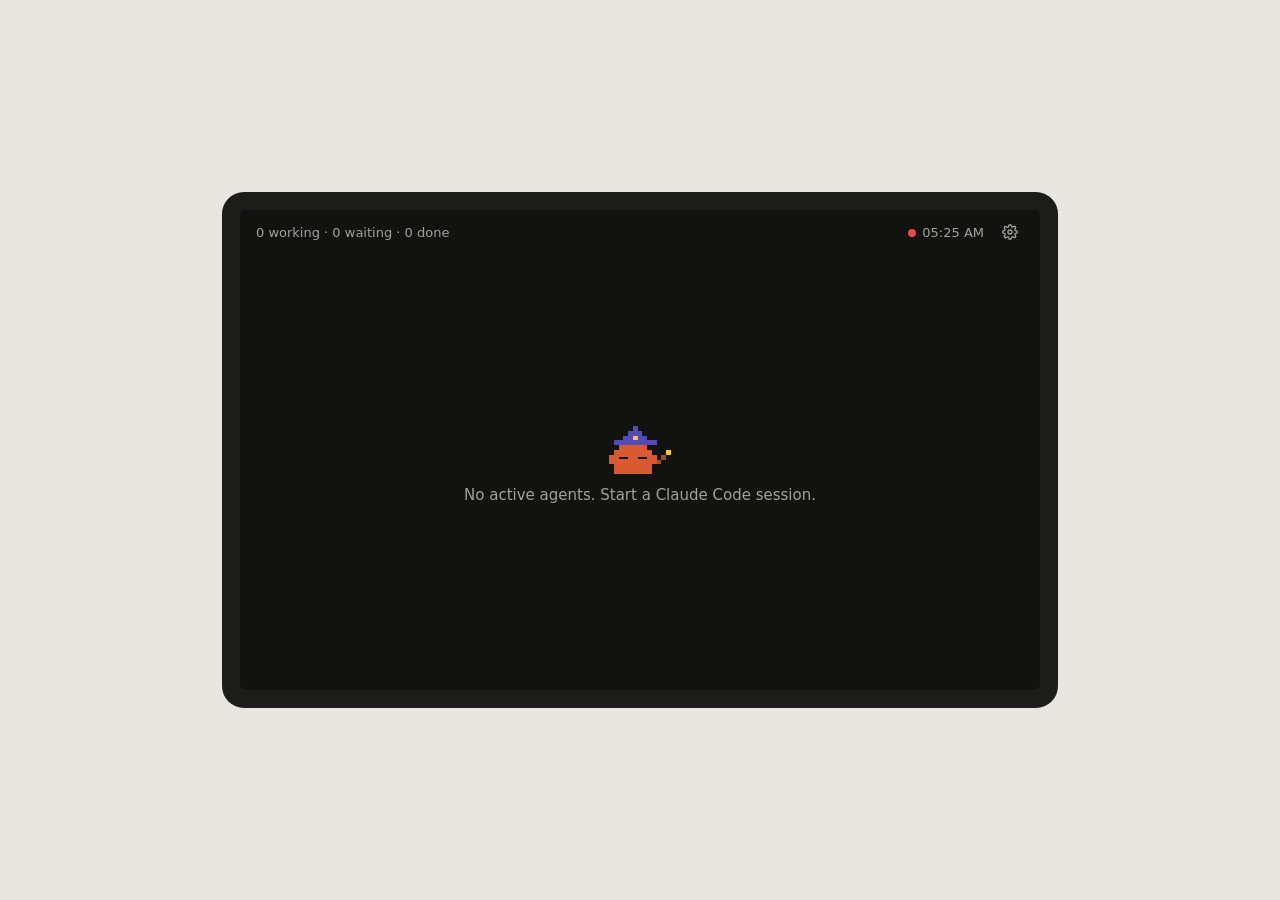
==== daemon/internal/server/web/index.html @ af9073e9 "Show "project / session title" as the card heading The project name and the session title were on se" ====
<!doctype html>
<html lang="en">
<head>
<meta charset="utf-8">
<meta name="viewport" content="width=device-width, initial-scale=1">
<title>ai-desk simulator</title>
<style>
  :root {
    --page: #e8e6df; --bezel: #1c1c1b; --screen: #121211; --card: #1f1f1d; --card-border: #2e2e2b;
    --text: #f1efe8; --muted: #a3a199; --accent: #378add;
    --working-bg: #0c447c; --working-fg: #b5d4f4;
    --waiting-bg: #633806; --waiting-fg: #fac775; --waiting-border: #ef9f27;
    --done-bg: #27500a; --done-fg: #c0dd97;
    --error-bg: #791f1f; --error-fg: #f7c1c1;
    --idle-bg: #2c2c2a; --idle-fg: #b4b2a9;
  }
  @media (prefers-color-scheme: dark) { :root { --page: #0b0b0b; } }
  * { box-sizing: border-box; }
  body { margin: 0; min-height: 100vh; background: var(--page); display: flex; align-items: center; justify-content: center;
         font-family: system-ui, "Segoe UI", sans-serif; padding: 16px; }
  button { font: inherit; color: inherit; background: none; border: 0; cursor: pointer; padding: 0; }
  .device { background: var(--bezel); border-radius: 22px; padding: 18px; width: min(100%, 836px); }
  .screen { position: relative; width: 100%; aspect-ratio: 800 / 480; background: var(--screen); border-radius: 6px; overflow: hidden; }
  /* Everything inside is laid out at the device's native 800x480 and scaled to fit. */
  .native { position: absolute; top: 0; left: 0; width: 800px; height: 480px; transform-origin: 0 0;
            padding: 10px 12px 12px; display: flex; flex-direction: column; gap: 8px; color: var(--text); }
  .top { display: flex; justify-content: space-between; align-items: center; font-size: 13px; color: var(--muted); padding: 0 4px; height: 24px; }
  .top-right { display: flex; align-items: center; gap: 12px; }
  .conn { display: inline-block; width: 8px; height: 8px; border-radius: 50%; background: #e24b4a; margin-right: 6px; }
  .conn.on { background: #639922; }
  .icon-btn { width: 28px; height: 24px; display: flex; align-items: center; justify-content: center; border-radius: 6px; color: var(--muted); }
  .icon-btn:hover { background: var(--card); color: var(--text); }

  /* 60 columns so rows of 1 to 6 cards all divide evenly; render() sets rows and spans. */
  .grid { flex: 1; min-height: 0; display: grid; grid-template-columns: repeat(60, 1fr); grid-template-rows: 1fr; gap: 10px; touch-action: pan-y; }
  .grid.rows-2 { grid-template-rows: 1fr 1fr; }
  .card { background: var(--card); border: 1px solid var(--card-border); border-radius: 12px; padding: 12px;
          display: flex; flex-direction: column; gap: 6px; min-width: 0; min-height: 0; overflow: hidden; }
  .card.waiting { border: 2px solid var(--waiting-border); }
  /* Agents of one project share a box (later: the arena where they fight one enemy together),
     split by a thin line. Cards inside drop their own frame. */
  .group { display: flex; min-width: 0; min-height: 0; background: var(--card); border: 1px solid var(--card-border); border-radius: 12px; overflow: hidden; }
  /* Each group has its own faded color; the project name sits on a stronger label of it.
     A group cut across rows keeps the color on both parts. */
  .group.tinted, .card.tinted { background: color-mix(in srgb, var(--group) 11%, var(--card)); border-color: color-mix(in srgb, var(--group) 35%, var(--card-border)); }
  .group.tinted .card + .card { border-left-color: color-mix(in srgb, var(--group) 30%, var(--card-border)); }
  .tinted .name .proj { background: color-mix(in srgb, var(--group) 55%, var(--card)); padding: 0 8px; border-radius: 6px; }
  .group .card { flex: 1 1 0; border: 0; border-radius: 0; background: none; }
  .group .card + .card { border-left: 1px solid var(--card-border); }
  .group .card.waiting { border: 0; box-shadow: inset 0 0 0 2px var(--waiting-border); }
  .group .card.waiting + .card, .group .card + .card.waiting { border-left-color: transparent; }
  .head { display: flex; justify-content: space-between; align-items: flex-start; height: 48px; }
  .badge { font-size: 12px; padding: 3px 10px; border-radius: 6px; white-space: nowrap; }
  .working .badge { background: var(--working-bg); color: var(--working-fg); }
  .waiting .badge { background: var(--waiting-bg); color: var(--waiting-fg); }
  .done .badge { background: var(--done-bg); color: var(--done-fg); }
  .error .badge { background: var(--error-bg); color: var(--error-fg); }
  .idle .badge { background: var(--idle-bg); color: var(--idle-fg); }
  /* Single-line texts cut long values with "…"; line-height leaves room for
     descenders (g, y, ą) so overflow: hidden doesn't clip them. */
  .name { font-size: 17px; font-weight: 600; margin: 4px 0 0; line-height: 1.3; white-space: nowrap; overflow: hidden; text-overflow: ellipsis; flex-shrink: 0; }
  .line { font-size: 13px; color: var(--muted); margin: 0; line-height: 1.4; white-space: nowrap; overflow: hidden; text-overflow: ellipsis; flex-shrink: 0; }
  .action { color: var(--text); }
  /* Card heading: "project / session title"; the title is lighter and is what gets cut with "…". */
  .name .sep, .name .sess { font-weight: 400; color: var(--muted); }
  .name .sep { margin: 0 .3em; }
  .agent { font-size: 12px; }
  .size-l .agent { font-size: 17px; }
  .size-m .agent { font-size: 13px; }
  /* Footer row: progress bar with the elapsed time next to it. */
  .foot { display: flex; align-items: center; gap: 10px; flex-shrink: 0; }
  .foot .line { flex-shrink: 0; }
  .bar { flex: 1; height: 6px; border-radius: 3px; background: var(--card-border); overflow: hidden; }
  .fill { height: 100%; border-radius: 3px; background: var(--working-fg); transition: width 1.5s linear; }
  .waiting .fill { background: var(--waiting-border); }
  .done .fill { background: var(--done-fg); }
  .size-l .bar { height: 10px; border-radius: 5px; }
  .size-m .bar { height: 8px; border-radius: 4px; }
  .empty { grid-column: 1 / -1; grid-row: 1 / -1; display: flex; flex-direction: column; align-items: center; justify-content: center;
           gap: 12px; color: var(--muted); font-size: 15px; }
  /* Two rows of cards (3-6 agents) are short, so they get a smaller mascot and tighter spacing. */
  .rows-2 .card { padding: 9px 12px; gap: 3px; }
  .rows-2 .head { height: 28px; }
  .rows-2 svg.mascot { width: 36px; height: 28px; }
  /* Bigger cards (1 or 2 agents on a page) get bigger mascots and text. */
  .size-l .card { padding: 22px 28px; gap: 8px; justify-content: center; }
  .size-l .head { height: auto; }
  .size-l svg.mascot { width: 116px; height: 89px; }
  .size-l .badge { font-size: 18px; padding: 6px 16px; }
  .size-l .name { font-size: 36px; }
  .size-l .line { font-size: 20px; }
  .size-m .card { padding: 18px; gap: 10px; justify-content: center; }
  .size-m .head { height: auto; }
  .size-m svg.mascot { width: 104px; height: 80px; }
  .size-m .badge { font-size: 14px; padding: 4px 12px; }
  .size-m .name { font-size: 24px; }
  .size-m .line { font-size: 15px; }
  .card[draggable] { cursor: grab; }
  .card.dragging { opacity: .4; }
  .drop { outline: 2px dashed var(--muted); outline-offset: -2px; }

  .pager { display: flex; align-items: center; justify-content: center; gap: 14px; height: 28px; }
  .pager[hidden] { display: none; }
  .arrow { width: 44px; height: 28px; border-radius: 8px; color: var(--muted); font-size: 18px; }
  .arrow:hover { background: var(--card); color: var(--text); }
  .arrow:disabled { opacity: .25; cursor: default; background: none; }
  .dots { display: flex; gap: 10px; }
  .dot { width: 10px; height: 10px; border-radius: 50%; background: var(--card-border); }
  .dot.current { background: var(--text); }
  .dot.alert { background: var(--waiting-border); animation: pulse 1.1s ease-in-out infinite; }
  .dot.alert.current { box-shadow: 0 0 0 2px var(--text); }

  .panel { position: absolute; inset: 0; background: var(--screen); padding: 16px 24px; display: flex; flex-direction: column; gap: 14px; }
  .panel[hidden] { display: none; }
  .panel-head { display: flex; justify-content: space-between; align-items: center; }
  .panel-head h2 { margin: 0; font-size: 20px; font-weight: 600; }
  .setting { display: flex; justify-content: space-between; align-items: center; gap: 16px; padding: 10px 0; border-bottom: 1px solid var(--card-border); }
  .setting-label { font-size: 15px; }
  .setting-hint { font-size: 12px; color: var(--muted); margin-top: 2px; }
  .seg { display: flex; background: var(--card); border-radius: 8px; padding: 3px; gap: 2px; }
  .seg button { min-width: 40px; height: 32px; padding: 0 10px; border-radius: 6px; font-size: 14px; color: var(--muted); }
  .seg button.on { background: var(--accent); color: #fff; }
  .toggle { width: 52px; height: 30px; border-radius: 15px; background: var(--card-border); position: relative; }
  .toggle::after { content: ""; position: absolute; top: 3px; left: 3px; width: 24px; height: 24px; border-radius: 50%; background: var(--text); transition: left .15s; }
  .toggle.on { background: var(--accent); }
  .toggle.on::after { left: 25px; }

  /* Manual mode: "+" opens a list of agents that aren't on screen; "×" on a card takes it off. */
  .add-btn { position: relative; font-size: 20px; line-height: 1; }
  .add-btn[hidden], .alert-dot[hidden] { display: none; }
  .alert-dot { position: absolute; top: 1px; right: 1px; width: 7px; height: 7px; border-radius: 50%; background: var(--waiting-border); }
  .head-right { display: flex; align-items: center; gap: 4px; }
  .remove { width: 22px; height: 22px; border-radius: 6px; color: var(--muted); font-size: 16px; line-height: 1; }
  .remove:hover { background: var(--card-border); color: var(--text); }
  .pick-list { display: flex; flex-direction: column; gap: 8px; overflow-y: auto; min-height: 0; }
  .pick { display: flex; align-items: center; gap: 12px; width: 100%; padding: 8px 12px; border-radius: 10px; background: var(--card); text-align: left; }
  .pick:hover { background: var(--card-border); }
  .pick svg.mascot { width: 36px; height: 28px; }
  .pick-text { flex: 1; min-width: 0; }
  .pick-empty { color: var(--muted); font-size: 14px; padding: 8px 0; }
</style>
<link rel="stylesheet" href="mascot.css">
</head>
<body>
<div class="device"><div class="screen"><div class="native" id="native">
  <div class="top">
    <span id="summary">…</span>
    <span class="top-right">
      <span><span class="conn" id="conn"></span><span id="clock"></span></span>
      <button class="icon-btn add-btn" id="open-picker" data-i18n-label="addAgent" hidden>+<span class="alert-dot" id="hidden-alert" hidden></span></button>
      <button class="icon-btn" id="open-settings" data-i18n-label="settings">
        <svg width="16" height="16" viewBox="0 0 24 24" fill="none" stroke="currentColor" stroke-width="2" aria-hidden="true"><circle cx="12" cy="12" r="3"/><path d="M19.4 15a1.7 1.7 0 0 0 .3 1.8l.1.1a2 2 0 1 1-2.8 2.8l-.1-.1a1.7 1.7 0 0 0-1.8-.3 1.7 1.7 0 0 0-1 1.5V21a2 2 0 1 1-4 0v-.1a1.7 1.7 0 0 0-1.1-1.5 1.7 1.7 0 0 0-1.8.3l-.1.1a2 2 0 1 1-2.8-2.8l.1-.1a1.7 1.7 0 0 0 .3-1.8 1.7 1.7 0 0 0-1.5-1H3a2 2 0 1 1 0-4h.1a1.7 1.7 0 0 0 1.5-1.1 1.7 1.7 0 0 0-.3-1.8l-.1-.1a2 2 0 1 1 2.8-2.8l.1.1a1.7 1.7 0 0 0 1.8.3H9a1.7 1.7 0 0 0 1-1.5V3a2 2 0 1 1 4 0v.1a1.7 1.7 0 0 0 1 1.5 1.7 1.7 0 0 0 1.8-.3l.1-.1a2 2 0 1 1 2.8 2.8l-.1.1a1.7 1.7 0 0 0-.3 1.8V9a1.7 1.7 0 0 0 1.5 1H21a2 2 0 1 1 0 4h-.1a1.7 1.7 0 0 0-1.5 1z"/></svg>
      </button>
    </span>
  </div>
  <div class="grid" id="grid"></div>
  <div class="pager" id="pager" hidden>
    <button class="arrow" id="prev" data-i18n-label="previousPage">‹</button>
    <div class="dots" id="dots"></div>
    <button class="arrow" id="next" data-i18n-label="nextPage">›</button>
  </div>

  <div class="panel" id="panel" hidden>
    <div class="panel-head"><h2 data-i18n="settings"></h2><button class="icon-btn" id="close-settings" data-i18n-label="close" style="font-size:20px">×</button></div>
    <div class="setting">
      <div><div class="setting-label" data-i18n="sessionMode"></div><div class="setting-hint" data-i18n="sessionModeHint"></div></div>
      <div class="seg" id="set-mode"></div>
    </div>
    <div class="setting">
      <div><div class="setting-label" data-i18n="cardsPerPage"></div><div class="setting-hint" data-i18n="cardsPerPageHint"></div></div>
      <div class="seg" id="set-cards"></div>
    </div>
    <div class="setting">
      <div><div class="setting-label" data-i18n="jumpToWaiting"></div><div class="setting-hint" data-i18n="jumpToWaitingHint"></div></div>
      <button class="toggle" id="set-jump" role="switch"></button>
    </div>
    <div class="setting">
      <div><div class="setting-label" data-i18n="hideDone"></div><div class="setting-hint" data-i18n="hideDoneHint"></div></div>
      <div class="seg" id="set-hide"></div>
    </div>
    <div class="setting">
      <div class="setting-label" data-i18n="language"></div>
      <div class="seg" id="set-lang"></div>
    </div>
  </div>

  <div class="panel" id="picker" hidden>
    <div class="panel-head"><h2 data-i18n="addAgent"></h2><button class="icon-btn" id="close-picker" data-i18n-label="close" style="font-size:20px">×</button></div>
    <div class="pick-list" id="pick-list"></div>
  </div>
</div></div></div>

<script src="mascot.js"></script>
<script>
// All display text lives here. To add a language, add another entry with the
// same keys (and its code to settings.Languages in the daemon).
const STRINGS = {
  en: {
    languageName: "English",
    status: { working: "Working", waiting: "Needs you", done: "Done", error: "Error", idle: "Idle" },
    action: {
      idle: "Waiting for a prompt", thinking: "Thinking…", edit: "Editing {arg}", read: "Reading {arg}",
      run: "Running: {arg}", search_code: "Searching the code", search_web: "Searching the web",
      delegate: "Delegating to a subagent", plan: "Planning steps", mcp: "Using an MCP tool", tool: "Using {arg}",
      permission: "Asks permission: {arg}", input: "Waiting for your reply", attention: "Needs your attention", done: "Done",
    },
    summary: "{working} working · {waiting} waiting · {done} done",
    newSession: "New session",
    agent: { "claude-code": "Claude Code" },
    client: { "claude-desktop": "desktop app", cli: "terminal" },
    effort: { low: "Low effort", medium: "Medium effort", high: "High effort", xhigh: "Extra high effort", max: "Max effort" },
    otherEffort: "{effort} effort",
    runsIn: "Runs in the {client}",
    justNow: "just now", minutes: "{m} min", hoursMinutes: "{h} h {m} min",
    finishedAgo: "Finished {ago} ago", finishedJustNow: "Finished just now",
    step: "Step {n}/{total}",
    empty: "No active agents. Start a Claude Code session.",
    emptyManual: "No agents on the screen. Tap + to add one.",
    addAgent: "Add an agent", removeAgent: "Take off the screen",
    allOnScreen: "Every active agent is already on the screen.",
    sessionMode: "Agents on the screen", sessionModeHint: "Automatic shows every agent, manual only the ones you add",
    modes: { auto: "Automatic", manual: "Manual" },
    settings: "Settings", close: "Close", previousPage: "Previous page", nextPage: "Next page",
    cardsPerPage: "Agents per screen", cardsPerPageHint: "More agents go to the next pages",
    jumpToWaiting: "Jump to agent that needs you", jumpToWaitingHint: "Switches to its page automatically",
    hideDone: "Hide finished agents", hideDoneHint: "They come back when they start working again",
    never: "Never", afterMinutes: "{m} min",
    language: "Language",
  },
};

let lang = "en";
// t looks up a key ("action.edit") in the current language, falling back to English.
function t(key, vars = {}) {
  const find = dict => key.split(".").reduce((o, k) => (o && o[k] !== undefined ? o[k] : undefined), dict);
  const s = find(STRINGS[lang]) ?? find(STRINGS.en) ?? key;
  return s.replace(/\{(\w+)\}/g, (_, v) => vars[v] ?? "");
}

function translateStatic() {
  document.documentElement.lang = lang;
  document.querySelectorAll("[data-i18n]").forEach(el => { el.textContent = t(el.dataset.i18n); });
  document.querySelectorAll("[data-i18n-label]").forEach(el => {
    el.setAttribute("aria-label", t(el.dataset.i18nLabel));
    el.title = t(el.dataset.i18nLabel);
  });
}

function minutesSince(from, now) { return Math.max(0, Math.floor((now - from) / 60000)); }

function duration(m) {
  if (m < 1) return t("justNow");
  if (m < 60) return t("minutes", { m });
  return t("hoursMinutes", { h: Math.floor(m / 60), m: m % 60 });
}

function actionText(a) {
  if (!a) return "";
  if (a.kind === "text" || a.kind === "notice") return a.arg || ""; // written by the agent, shown as is
  return t(`action.${a.kind}`, { arg: a.arg || "" });
}

function metaText(s, now) {
  let meta = "";
  if (s.status === "done") {
    const m = minutesSince(new Date(s.finished_at), now);
    meta = m < 1 ? t("finishedJustNow") : t("finishedAgo", { ago: duration(m) });
  } else if (s.status !== "idle") {
    meta = duration(minutesSince(new Date(s.turn_start), now));
  }
  return meta;
}

// modelName shortens model ids for the card: claude-opus-5-5 -> Opus 5.5.
// Ids in another format are shown as they are.
function modelName(id) {
  const m = /^claude-([a-z]+)-(\d+)(?:-(\d{1,2}))?(?:-|\[|$)/.exec(id || "");
  if (!m) return id || "";
  return `${m[1][0].toUpperCase()}${m[1].slice(1)} ${m[2]}${m[3] ? "." + m[3] : ""}`;
}

// agentLine says which agent runs the session and with what: "Claude Code · Opus 5.5 · Medium effort".
function agentLine(s) {
  const parts = [t(`agent.${s.agent}`) === `agent.${s.agent}` ? s.agent : t(`agent.${s.agent}`)];
  if (s.model) parts.push(modelName(s.model));
  if (s.effort) {
    const e = t(`effort.${s.effort}`);
    parts.push(e === `effort.${s.effort}` ? t("otherEffort", { effort: s.effort }) : e);
  }
  return parts.filter(Boolean).join(" · ");
}

function stepText(s) {
  if (!s.steps || s.status === "done") return "";
  const n = Math.min(s.steps.done + 1, s.steps.total);
  const label = t("step", { n, total: s.steps.total });
  return s.steps.current ? `${label} · ${s.steps.current}` : label;
}

// progress turns the agent's plan into a bar that matches the step shown on the
// card: "Step 2/4" starts at 50%, "Step 3/4" at 75%. The first step starts low
// (10%) so a fresh plan doesn't look a quarter done. The last step starts short
// of the end (up to 15% before it), and 100% only comes when the agent stops.
// Within a step the bar eases toward the next step's mark the longer the step
// runs, but never reaches it before the step is completed.
function progress(s, now) {
  if (!s.steps) return null;
  if (s.status === "done") return 100;
  const { done, total } = s.steps;
  const step = Math.min(done + 1, total); // the step number shown on the card
  const lastMark = 100 - Math.min(15, 60 / total);
  const mark = n => (n >= total ? lastMark : n === 1 ? 10 : (n / total) * 100);
  const from = mark(step);
  const to = step >= total ? 99 : mark(step + 1);
  const secs = Math.max(0, (now - new Date(s.steps.since)) / 1000);
  return from + (to - from) * 0.85 * (1 - Math.exp(-secs / 120));
}

function esc(s) { return String(s ?? "").replace(/[&<>"]/g, c => ({ "&": "&amp;", "<": "&lt;", ">": "&gt;", '"': "&quot;" })[c]); }

let latest = { sessions: [], now: new Date().toISOString(), settings: { cards_per_page: 6, jump_to_waiting: true, hide_done_after_min: 0, language: "en", session_mode: "auto" }, languages: ["en"] };
let offset = 0; // server clock minus local clock
let page = 0;
let lastStatus = {}; // session id -> status in the previous update, to spot new waits
let changed = {}; // session id -> { kind: "wake" | "sleep", at } when it last fell asleep or woke up
let dragId = null;

// groupOrder keeps the agents of one project next to each other: projects
// come in the order of their first card, agents within one by slot.
// Group colors are muted and keep clear of the status colors (blue, orange, green).
const GROUP_COLORS = ["#7F77DD", "#D4537E", "#5DCAA5", "#B4B2A9", "#ED93B1", "#AFA9EC"];

// groupColors gives every project with two or more agents its own color, in
// card order, so groups on one screen never share a color.
function groupColors(sessions) {
  const count = {};
  sessions.forEach(s => { count[s.project] = (count[s.project] || 0) + 1; });
  const colors = {};
  let next = 0;
  sessions.forEach(s => {
    if (count[s.project] > 1 && !(s.project in colors)) colors[s.project] = GROUP_COLORS[next++ % GROUP_COLORS.length];
  });
  return colors;
}

// splitRows picks how many cards go in the top row: a split that keeps every
// project's group whole, as even as possible (top row bigger on a tie), with
// at most 4 cards per row. If none exists, the group is cut and its color
// shows the two parts belong together.
function splitRows(sessions) {
  const n = sessions.length;
  const cuts = i => sessions[i - 1].project === sessions[i].project;
  let best = null;
  for (let top = 1; top < n; top++) {
    if (cuts(top) || top > 4 || n - top > 4) continue;
    if (best === null || Math.abs(top - n / 2) < Math.abs(best - n / 2) ||
        (Math.abs(top - n / 2) === Math.abs(best - n / 2) && top > best)) best = top;
  }
  return best ?? Math.ceil(n / 2);
}

function groupOrder(sessions) {
  const first = {};
  sessions.forEach(s => { if (!(s.project in first) || s.slot < first[s.project]) first[s.project] = s.slot; });
  return [...sessions].sort((a, b) => first[a.project] - first[b.project] || a.slot - b.slot);
}

// onScreen is the agents the screen shows: all of them, or in manual mode
// only the ones the user added.
function onScreen() {
  const all = latest.sessions || [];
  return latest.settings.session_mode === "manual" ? all.filter(s => s.pinned) : all;
}

function pages() {
  const size = latest.settings.cards_per_page || 6;
  const out = [];
  const ordered = groupOrder(onScreen());
  for (let i = 0; i < ordered.length; i += size) out.push(ordered.slice(i, i + size));
  return out;
}

function render() {
  if (dragId) return;
  const now = Date.now() + offset;
  const grid = document.getElementById("grid");
  const all = onScreen();
  const counts = { working: 0, waiting: 0, done: 0 };
  all.forEach(s => { if (s.status in counts) counts[s.status]++; });
  document.getElementById("summary").textContent = t("summary", counts);
  document.getElementById("clock").textContent =
    new Date(now).toLocaleTimeString(lang, { hour: "2-digit", minute: "2-digit" });

  const pageList = pages();
  page = Math.min(page, Math.max(0, pageList.length - 1));
  renderPager(pageList);

  renderAddButton();
  renderPicker();
  if (all.length === 0) {
    const manual = latest.settings.session_mode === "manual" && (latest.sessions || []).length > 0;
    grid.className = "grid";
    grid.innerHTML = `<div class="empty">${mascotSVG(0, "idle")}<span>${esc(t(manual ? "emptyManual" : "empty"))}</span></div>`;
    return;
  }
  // Cards fill the page in group order: 1 = full screen, 2 = halves, 3 or more
  // in two rows, split so project groups stay whole (e.g. 4 = 2+2, or 3+1 for
  // a group of three).
  const sessions = pageList[page];
  const n = sessions.length;
  const rows = n <= 2 ? 1 : 2;
  const top = rows === 1 ? n : splitRows(sessions);
  const colors = groupColors(all);
  grid.className = `grid rows-${rows} ${n === 1 ? "size-l" : n === 2 ? "size-m" : ""}`;
  // Split each row into runs of cards from the same project; a run of two or
  // more becomes one shared box spanning the columns of its cards.
  const runs = [];
  sessions.forEach((s, i) => {
    const row = i < top ? 0 : 1;
    const span = 60 / (row === 0 ? top : n - top);
    const last = runs[runs.length - 1];
    if (last && last.row === row && last.project === s.project) {
      last.cards.push(s);
      last.span += span;
    } else {
      runs.push({ row, project: s.project, cards: [s], span });
    }
  });
  grid.innerHTML = runs.map(r => {
    const color = colors[r.project];
    return r.cards.length > 1
      ? `<div class="group${color ? " tinted" : ""}" style="grid-column: span ${r.span}${color ? `; --group: ${color}` : ""}">${r.cards.map(s => cardHTML(s, now)).join("")}</div>`
      : cardHTML(r.cards[0], now, r.span, color);
  }).join("");
}

// nameHTML is the card heading: the project, then after a slash the session's title.
function nameHTML(s) {
  return `<p class="name" title="${esc(`${s.project} / ${s.title || t("newSession")}`)}"><span class="proj">${esc(s.project)}</span><span class="sep">/</span><span class="sess">${esc(s.title || t("newSession"))}</span></p>`;
}

// cardHTML draws one agent; span and color are set for a card that stands on
// its own in the grid (color when it's part of a group cut across rows).
function cardHTML(s, now, span, color) {
  const style = [span && `grid-column: span ${span}`, color && `--group: ${color}`].filter(Boolean).join("; ");
  return `<div class="card ${s.status}${color ? " tinted" : ""}"${style ? ` style="${style}"` : ""} title="${esc(s.cwd)}" draggable="true" data-id="${esc(s.id)}" data-slot="${s.slot}">
      <div class="head">${mascotSVG(s.mascot, s.status, changed[s.id] && { kind: changed[s.id].kind, ago: Date.now() - changed[s.id].at })}<span class="head-right"><span class="badge">${esc(t(`status.${s.status}`))}</span>${latest.settings.session_mode === "manual" ? `<button class="remove" data-remove="${esc(s.id)}" aria-label="${esc(t("removeAgent"))}" title="${esc(t("removeAgent"))}">×</button>` : ""}</span></div>
      ${nameHTML(s)}
      <p class="line agent" title="${esc(s.client && t(`client.${s.client}`) !== `client.${s.client}` ? t("runsIn", { client: t(`client.${s.client}`) }) : "")}">${esc(agentLine(s))}</p>
      <p class="line action">${esc(actionText(s.action))}</p>
      ${stepText(s) ? `<p class="line">${esc(stepText(s))}</p>` : ""}
      <div class="foot">
        ${progress(s, now) !== null ? `<div class="bar"><div class="fill" style="width:${progress(s, now).toFixed(1)}%"></div></div>` : ""}
        <span class="line">${esc(metaText(s, now))}</span>
      </div>
    </div>`;
}

function renderPager(pageList) {
  const pager = document.getElementById("pager");
  pager.hidden = pageList.length <= 1;
  document.getElementById("prev").disabled = page === 0;
  document.getElementById("next").disabled = page >= pageList.length - 1;
  document.getElementById("dots").innerHTML = pageList.map((p, i) => {
    const alert = p.some(s => s.status === "waiting");
    return `<span class="dot${i === page ? " current" : ""}${alert ? " alert" : ""}"></span>`;
  }).join("");
}

function goToPage(p) {
  const count = pages().length;
  page = Math.max(0, Math.min(p, count - 1));
  render();
}

// When an agent starts waiting for the user on another page, show that page.
function jumpToNewWait() {
  if (!latest.settings.jump_to_waiting) return;
  const pageList = pages();
  for (let p = 0; p < pageList.length; p++) {
    if (pageList[p].some(s => s.status === "waiting" && lastStatus[s.id] !== "waiting")) {
      page = p;
      return;
    }
  }
}

// noteChanges remembers agents that just woke up (from done or idle to
// working or waiting) or fell asleep (the other way), so their mascot plays
// that change before its usual animation.
function noteChanges() {
  const asleep = st => st === "done" || st === "idle";
  for (const s of latest.sessions) {
    const before = lastStatus[s.id];
    if (before === undefined || asleep(before) === asleep(s.status)) continue;
    changed[s.id] = { kind: asleep(s.status) ? "sleep" : "wake", at: Date.now() };
    setTimeout(render, TRANSITION + 50); // switch to the usual animation once it's over
  }
}

function onState(data) {
  latest = data;
  offset = new Date(latest.now).getTime() - Date.now();
  if (latest.settings.language !== lang && STRINGS[latest.settings.language]) {
    lang = latest.settings.language;
    translateStatic();
  }
  jumpToNewWait();
  noteChanges();
  lastStatus = Object.fromEntries(latest.sessions.map(s => [s.id, s.status]));
  render();
  renderSettings();
}

// --- settings panel ---

function saveSettings(change) {
  latest.settings = { ...latest.settings, ...change };
  renderSettings();
  render();
  fetch("/api/settings", { method: "PUT", headers: { "Content-Type": "application/json" }, body: JSON.stringify(change) });
}

function segment(id, options, current, onPick) {
  const el = document.getElementById(id);
  el.innerHTML = options.map(o => `<button data-v="${o.value}" class="${o.value === current ? "on" : ""}">${esc(o.label)}</button>`).join("");
  el.onclick = e => {
    const b = e.target.closest("button");
    if (b) onPick(b.dataset.v);
  };
}

// --- manual mode: adding and removing agents ---

function pin(id, pinned) {
  const s = (latest.sessions || []).find(x => x.id === id);
  if (s) s.pinned = pinned; // show it right away; the daemon confirms with the next update
  render();
  fetch("/api/pin", { method: "POST", headers: { "Content-Type": "application/json" }, body: JSON.stringify({ id, pinned }) });
}

// renderAddButton shows "+" in manual mode, with an orange dot when an agent
// that isn't on screen is waiting for the user.
function renderAddButton() {
  const manual = latest.settings.session_mode === "manual";
  document.getElementById("open-picker").hidden = !manual;
  const off = (latest.sessions || []).filter(s => !s.pinned);
  document.getElementById("hidden-alert").hidden = !(manual && off.some(s => s.status === "waiting"));
}

function renderPicker() {
  const off = (latest.sessions || []).filter(s => !s.pinned);
  document.getElementById("pick-list").innerHTML = off.length === 0
    ? `<div class="pick-empty">${esc(t("allOnScreen"))}</div>`
    : off.map(s => `<button class="pick ${s.status}" data-pick="${esc(s.id)}">
        ${mascotSVG(s.mascot, s.status)}
        <span class="pick-text">${nameHTML(s)}</span>
        <span class="badge">${esc(t(`status.${s.status}`))}</span>
      </button>`).join("");
}

document.getElementById("open-picker").onclick = () => { document.getElementById("picker").hidden = false; };
document.getElementById("close-picker").onclick = () => { document.getElementById("picker").hidden = true; };
document.getElementById("pick-list").addEventListener("click", e => {
  const b = e.target.closest("[data-pick]");
  if (b) pin(b.dataset.pick, true);
});

function renderSettings() {
  const s = latest.settings;
  segment("set-cards", [1, 2, 3, 4, 5, 6].map(n => ({ value: String(n), label: String(n) })), String(s.cards_per_page),
    v => saveSettings({ cards_per_page: Number(v) }));
  segment("set-hide", [0, 5, 15, 60].map(m => ({ value: String(m), label: m ? t("afterMinutes", { m }) : t("never") })),
    String(s.hide_done_after_min), v => saveSettings({ hide_done_after_min: Number(v) }));
  segment("set-mode", ["auto", "manual"].map(m => ({ value: m, label: t(`modes.${m}`) })), s.session_mode, v => {
    // The daemon keeps what's on screen when switching to manual; mirror it so the screen doesn't flash empty.
    if (v === "manual" && s.session_mode !== "manual") (latest.sessions || []).forEach(x => { x.pinned = true; });
    saveSettings({ session_mode: v });
  });
  segment("set-lang", (latest.languages || ["en"]).filter(l => STRINGS[l]).map(l => ({ value: l, label: STRINGS[l].languageName })),
    s.language, v => saveSettings({ language: v }));
  const jump = document.getElementById("set-jump");
  jump.classList.toggle("on", !!s.jump_to_waiting);
  jump.setAttribute("aria-checked", String(!!s.jump_to_waiting));
}

document.getElementById("set-jump").onclick = () => saveSettings({ jump_to_waiting: !latest.settings.jump_to_waiting });
document.getElementById("open-settings").onclick = () => { document.getElementById("panel").hidden = false; };
document.getElementById("close-settings").onclick = () => { document.getElementById("panel").hidden = true; };
document.getElementById("prev").onclick = () => goToPage(page - 1);
document.getElementById("next").onclick = () => goToPage(page + 1);

// --- rearranging and swiping ---

// Drag a card onto another to swap them; the daemon remembers it per project.
// Re-rendering is paused while dragging so live updates don't cancel the drag.
const grid = document.getElementById("grid");
grid.addEventListener("click", e => {
  const b = e.target.closest("[data-remove]");
  if (b) pin(b.dataset.remove, false);
});
grid.addEventListener("dragstart", e => {
  const card = e.target.closest(".card");
  if (!card) return;
  dragId = card.dataset.id;
  card.classList.add("dragging");
  e.dataTransfer.effectAllowed = "move";
});
grid.addEventListener("dragover", e => {
  const target = e.target.closest("[data-slot]");
  if (!dragId || !target) return;
  e.preventDefault();
  grid.querySelectorAll(".drop").forEach(el => el.classList.remove("drop"));
  target.classList.add("drop");
});
grid.addEventListener("drop", e => {
  const target = e.target.closest("[data-slot]");
  if (!dragId || !target) return;
  e.preventDefault();
  fetch("/api/move", { method: "POST", headers: { "Content-Type": "application/json" },
    body: JSON.stringify({ id: dragId, slot: Number(target.dataset.slot) }) });
});
grid.addEventListener("dragend", () => { dragId = null; render(); });

// Swipe left/right with a finger to change pages, like on the device.
let swipeX = null;
grid.addEventListener("pointerdown", e => { if (e.pointerType === "touch") swipeX = e.clientX; });
grid.addEventListener("pointerup", e => {
  if (swipeX === null) return;
  const dx = e.clientX - swipeX;
  swipeX = null;
  if (Math.abs(dx) > 50) goToPage(page + (dx < 0 ? 1 : -1));
});

function fit() {
  const screen = document.querySelector(".screen");
  document.getElementById("native").style.transform = `scale(${screen.clientWidth / 800})`;
}

function connect() {
  const es = new EventSource("/api/stream");
  const conn = document.getElementById("conn");
  es.onopen = () => conn.classList.add("on");
  es.onmessage = e => onState(JSON.parse(e.data));
  es.onerror = () => conn.classList.remove("on"); // EventSource reconnects on its own
}

window.addEventListener("resize", fit);
fit();
translateStatic();
render();
renderSettings();
connect();
setInterval(render, 3000); // keeps clocks and progress bars moving between updates
</script>
</body>
</html>
---- daemon/internal/server/web/mascot.css ----
/* The agent mascot, shared by the simulator and the gallery (mascot.js draws it). */
svg.mascot { image-rendering: pixelated; flex-shrink: 0; }
@keyframes bob { 0%, 100% { transform: translateY(0) } 50% { transform: translateY(-4px) } }
@keyframes pulse { 0%, 100% { opacity: 1 } 50% { opacity: .4 } }
.working svg.mascot { animation: bob .8s ease-in-out infinite; }
.waiting svg.mascot { animation: pulse 1.1s ease-in-out infinite; }
/* Two-frame animations inside the mascot (wand sparkles). */
.mascot .fr { animation: frames .8s linear infinite; }
@keyframes frames { 0%, 49.99% { opacity: 1 } 50%, 100% { opacity: 0 } }
/* Sleeping mascot: breathes, and Zs float up from the hat (3 s = SNORE in the script). */
.mascot .snore { animation: breathe 3s ease-in-out infinite; transform-box: fill-box; transform-origin: 50% 100%; }
@keyframes breathe { 0%, 100% { transform: scale(1, 1) } 50% { transform: scale(1.04, 1.08) } }
.mascot .zzz { opacity: 0; animation: zzz 3s linear infinite; transform-box: fill-box; transform-origin: center; }
@keyframes zzz {
  0% { transform: translate(0, 0) scale(.5); opacity: 0 }
  15% { opacity: 1 }
  100% { transform: translate(14px, -26px) scale(1.3); opacity: 0 }
}
/* Changing between asleep and awake (1.8 s = TRANSITION in mascot.js): seven
   eye frames shown in turn, played once; the last frame stays. Meanwhile the
   card's own hop or pulse waits. */
svg.mascot.changing { animation: none; }
.mascot .tr { opacity: 0; animation-duration: 1.8s; animation-timing-function: linear; animation-iteration-count: 1; animation-fill-mode: forwards; }

/* Waking up: asleep, eyes half open, open, a blink, open, a blink, then wide
   awake with a little hop. */
.mascot .wk0 { animation-name: wk0; }
.mascot .wk1 { animation-name: wk1; }
.mascot .wk2 { animation-name: wk2; }
.mascot .wk3 { animation-name: wk3; }
.mascot .wk4 { animation-name: wk4; }
.mascot .wk5 { animation-name: wk5; }
.mascot .wk6 { animation-name: wk6; }
@keyframes wk0 { 0%, 21.99% { opacity: 1 } 22%, 100% { opacity: 0 } }
@keyframes wk1 { 0%, 21.99% { opacity: 0 } 22%, 35.99% { opacity: 1 } 36%, 100% { opacity: 0 } }
@keyframes wk2 { 0%, 35.99% { opacity: 0 } 36%, 47.99% { opacity: 1 } 48%, 100% { opacity: 0 } }
@keyframes wk3 { 0%, 47.99% { opacity: 0 } 48%, 54.99% { opacity: 1 } 55%, 100% { opacity: 0 } }
@keyframes wk4 { 0%, 54.99% { opacity: 0 } 55%, 67.99% { opacity: 1 } 68%, 100% { opacity: 0 } }
@keyframes wk5 { 0%, 67.99% { opacity: 0 } 68%, 73.99% { opacity: 1 } 74%, 100% { opacity: 0 } }
@keyframes wk6 {
  0%, 73.99% { opacity: 0; transform: translateY(0) }
  74% { opacity: 1; transform: translateY(0) }
  84% { opacity: 1; transform: translateY(-4px) }
  100% { opacity: 1; transform: translateY(0) }
}

/* Falling asleep: eyes open, droop, snap open again, droop for longer, close,
   one last peek, closed. The mascot sinks a little as it settles. */
.mascot .fa0 { animation-name: fa0; }
.mascot .fa1 { animation-name: fa1; }
.mascot .fa2 { animation-name: fa2; }
.mascot .fa3 { animation-name: fa3; }
.mascot .fa4 { animation-name: fa4; }
.mascot .fa5 { animation-name: fa5; }
.mascot .fa6 { animation-name: fa6; }
@keyframes fa0 { 0%, 24.99% { opacity: 1 } 25%, 100% { opacity: 0 } }
@keyframes fa1 { 0%, 24.99% { opacity: 0 } 25%, 39.99% { opacity: 1 } 40%, 100% { opacity: 0 } }
@keyframes fa2 { 0%, 39.99% { opacity: 0 } 40%, 47.99% { opacity: 1 } 48%, 100% { opacity: 0 } }
@keyframes fa3 { 0%, 47.99% { opacity: 0 } 48%, 67.99% { opacity: 1 } 68%, 100% { opacity: 0 } }
@keyframes fa4 { 0%, 67.99% { opacity: 0 } 68%, 77.99% { opacity: 1 } 78%, 100% { opacity: 0 } }
@keyframes fa5 { 0%, 77.99% { opacity: 0 } 78%, 85.99% { opacity: 1 } 86%, 100% { opacity: 0 } }
@keyframes fa6 {
  0%, 85.99% { opacity: 0; transform: translateY(0) }
  86% { opacity: 1; transform: translateY(0) }
  93% { opacity: 1; transform: translateY(2px) }
  100% { opacity: 1; transform: translateY(0) }
}
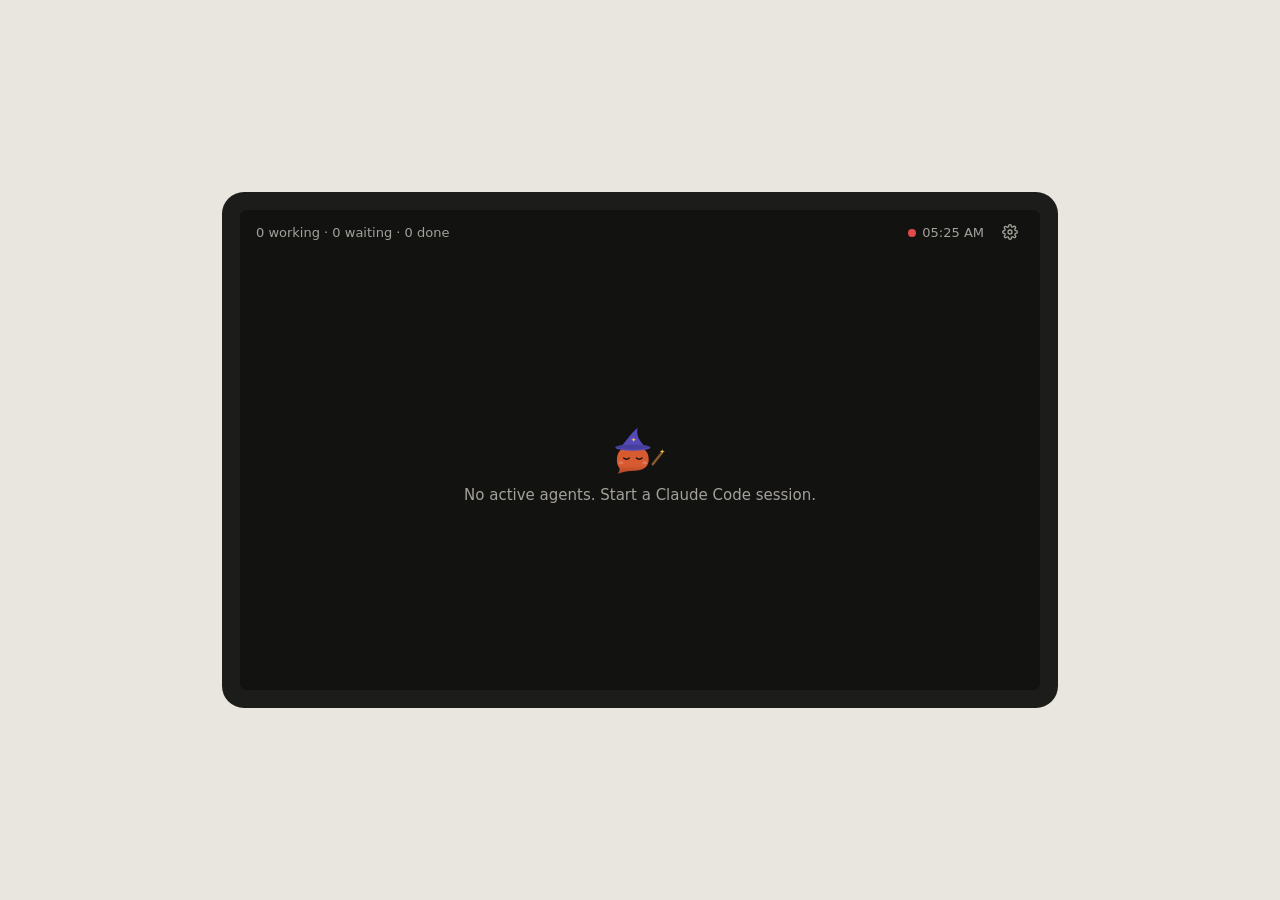
==== commit 3fb82f2b: "Show when an agent waits for an answer or was interrupted A turn that ends with a question (the desk" ====
--- a/daemon/internal/server/web/index.html
+++ b/daemon/internal/server/web/index.html
@@ -12,6 +12,7 @@
     --waiting-bg: #633806; --waiting-fg: #fac775; --waiting-border: #ef9f27;
     --done-bg: #27500a; --done-fg: #c0dd97;
     --error-bg: #791f1f; --error-fg: #f7c1c1;
+    --interrupted-bg: #4a1b0c; --interrupted-fg: #f0997b;
     --idle-bg: #2c2c2a; --idle-fg: #b4b2a9;
   }
   @media (prefers-color-scheme: dark) { :root { --page: #0b0b0b; } }
@@ -55,6 +56,7 @@
   .waiting .badge { background: var(--waiting-bg); color: var(--waiting-fg); }
   .done .badge { background: var(--done-bg); color: var(--done-fg); }
   .error .badge { background: var(--error-bg); color: var(--error-fg); }
+  .interrupted .badge { background: var(--interrupted-bg); color: var(--interrupted-fg); }
   .idle .badge { background: var(--idle-bg); color: var(--idle-fg); }
   /* Single-line texts cut long values with "…"; line-height leaves room for
      descenders (g, y, ą) so overflow: hidden doesn't clip them. */
@@ -97,6 +99,9 @@
   .size-m .line { font-size: 15px; }
   .card[draggable] { cursor: grab; }
   .card.dragging { opacity: .4; }
+  /* Cards of sessions in the Claude app open that session when clicked. */
+  .card[data-open] { cursor: pointer; }
+  .card.opening { outline: 2px solid var(--accent); outline-offset: -2px; }
   .drop { outline: 2px dashed var(--muted); outline-offset: -2px; }
 
   .pager { display: flex; align-items: center; justify-content: center; gap: 14px; height: 28px; }
@@ -197,12 +202,12 @@
 const STRINGS = {
   en: {
     languageName: "English",
-    status: { working: "Working", waiting: "Needs you", done: "Done", error: "Error", idle: "Idle" },
+    status: { working: "Working", waiting: "Needs you", done: "Done", error: "Error", idle: "Idle", interrupted: "Interrupted" },
     action: {
       idle: "Waiting for a prompt", thinking: "Thinking…", edit: "Editing {arg}", read: "Reading {arg}",
       run: "Running: {arg}", search_code: "Searching the code", search_web: "Searching the web",
       delegate: "Delegating to a subagent", plan: "Planning steps", mcp: "Using an MCP tool", tool: "Using {arg}",
-      permission: "Asks permission: {arg}", input: "Waiting for your reply", attention: "Needs your attention", done: "Done",
+      permission: "Asks permission: {arg}", input: "Waiting for your reply", question: "Asks you a question", plan_approval: "Waiting for plan approval", attention: "Needs your attention", done: "Done", interrupted: "Stopped by you",
     },
     summary: "{working} working · {waiting} waiting · {done} done",
     newSession: "New session",
@@ -213,10 +218,11 @@
     runsIn: "Runs in the {client}",
     justNow: "just now", minutes: "{m} min", hoursMinutes: "{h} h {m} min",
     finishedAgo: "Finished {ago} ago", finishedJustNow: "Finished just now",
+    interruptedAgo: "Stopped {ago} ago", interruptedJustNow: "Stopped just now",
     step: "Step {n}/{total}",
     empty: "No active agents. Start a Claude Code session.",
     emptyManual: "No agents on the screen. Tap + to add one.",
-    addAgent: "Add an agent", removeAgent: "Take off the screen",
+    addAgent: "Add an agent", removeAgent: "Take off the screen", openInClaude: "Open in Claude",
     allOnScreen: "Every active agent is already on the screen.",
     sessionMode: "Agents on the screen", sessionModeHint: "Automatic shows every agent, manual only the ones you add",
     modes: { auto: "Automatic", manual: "Manual" },
@@ -265,6 +271,9 @@
   if (s.status === "done") {
     const m = minutesSince(new Date(s.finished_at), now);
     meta = m < 1 ? t("finishedJustNow") : t("finishedAgo", { ago: duration(m) });
+  } else if (s.status === "interrupted") {
+    const m = minutesSince(new Date(s.finished_at), now);
+    meta = m < 1 ? t("interruptedJustNow") : t("interruptedAgo", { ago: duration(m) });
   } else if (s.status !== "idle") {
     meta = duration(minutesSince(new Date(s.turn_start), now));
   }
@@ -443,8 +452,8 @@
 // its own in the grid (color when it's part of a group cut across rows).
 function cardHTML(s, now, span, color) {
   const style = [span && `grid-column: span ${span}`, color && `--group: ${color}`].filter(Boolean).join("; ");
-  return `<div class="card ${s.status}${color ? " tinted" : ""}"${style ? ` style="${style}"` : ""} title="${esc(s.cwd)}" draggable="true" data-id="${esc(s.id)}" data-slot="${s.slot}">
-      <div class="head">${mascotSVG(s.mascot, s.status, changed[s.id] && { kind: changed[s.id].kind, ago: Date.now() - changed[s.id].at })}<span class="head-right"><span class="badge">${esc(t(`status.${s.status}`))}</span>${latest.settings.session_mode === "manual" ? `<button class="remove" data-remove="${esc(s.id)}" aria-label="${esc(t("removeAgent"))}" title="${esc(t("removeAgent"))}">×</button>` : ""}</span></div>
+  return `<div class="card ${s.status}${color ? " tinted" : ""}"${style ? ` style="${style}"` : ""} title="${esc(s.host_id ? t("openInClaude") : s.cwd)}" draggable="true" data-id="${esc(s.id)}" data-slot="${s.slot}"${s.host_id ? " data-open" : ""}>
+      <div class="head">${mascotSVG(s.mascot, s.status, changed[s.id] && { ...changed[s.id], ago: Date.now() - changed[s.id].at })}<span class="head-right"><span class="badge">${esc(t(`status.${s.status}`))}</span>${latest.settings.session_mode === "manual" ? `<button class="remove" data-remove="${esc(s.id)}" aria-label="${esc(t("removeAgent"))}" title="${esc(t("removeAgent"))}">×</button>` : ""}</span></div>
       ${nameHTML(s)}
       <p class="line agent" title="${esc(s.client && t(`client.${s.client}`) !== `client.${s.client}` ? t("runsIn", { client: t(`client.${s.client}`) }) : "")}">${esc(agentLine(s))}</p>
       <p class="line action">${esc(actionText(s.action))}</p>
@@ -493,8 +502,10 @@
   for (const s of latest.sessions) {
     const before = lastStatus[s.id];
     if (before === undefined || asleep(before) === asleep(s.status)) continue;
-    changed[s.id] = { kind: asleep(s.status) ? "sleep" : "wake", at: Date.now() };
-    setTimeout(render, TRANSITION + 50); // switch to the usual animation once it's over
+    const kind = asleep(s.status) ? "sleep" : "wake";
+    const svg = document.querySelector(`.card[data-id="${CSS.escape(s.id)}"] svg.mascot`);
+    changed[s.id] = { kind, at: Date.now(), ...poseOf(svg) };
+    setTimeout(render, TRANSITIONS[kind].ms + 50); // switch to the usual animation once it's over
   }
 }
 
@@ -597,7 +608,13 @@
 const grid = document.getElementById("grid");
 grid.addEventListener("click", e => {
   const b = e.target.closest("[data-remove]");
-  if (b) pin(b.dataset.remove, false);
+  if (b) { pin(b.dataset.remove, false); return; }
+  // Clicking a card of a session in the Claude app opens that session there.
+  const card = e.target.closest(".card[data-open]");
+  if (!card) return;
+  card.classList.add("opening");
+  setTimeout(() => card.classList.remove("opening"), 600);
+  fetch("/api/open", { method: "POST", headers: { "Content-Type": "application/json" }, body: JSON.stringify({ id: card.dataset.id }) });
 });
 grid.addEventListener("dragstart", e => {
   const card = e.target.closest(".card");
--- a/daemon/internal/server/web/mascot.css
+++ b/daemon/internal/server/web/mascot.css
@@ -1,5 +1,5 @@
 /* The agent mascot, shared by the simulator and the gallery (mascot.js draws it). */
-svg.mascot { image-rendering: pixelated; flex-shrink: 0; }
+svg.mascot { flex-shrink: 0; }
 @keyframes bob { 0%, 100% { transform: translateY(0) } 50% { transform: translateY(-4px) } }
 @keyframes pulse { 0%, 100% { opacity: 1 } 50% { opacity: .4 } }
 .working svg.mascot { animation: bob .8s ease-in-out infinite; }
@@ -16,52 +16,12 @@
   15% { opacity: 1 }
   100% { transform: translate(14px, -26px) scale(1.3); opacity: 0 }
 }
-/* Changing between asleep and awake (1.8 s = TRANSITION in mascot.js): seven
-   eye frames shown in turn, played once; the last frame stays. Meanwhile the
-   card's own hop or pulse waits. */
-svg.mascot.changing { animation: none; }
-.mascot .tr { opacity: 0; animation-duration: 1.8s; animation-timing-function: linear; animation-iteration-count: 1; animation-fill-mode: forwards; }
-
-/* Waking up: asleep, eyes half open, open, a blink, open, a blink, then wide
-   awake with a little hop. */
-.mascot .wk0 { animation-name: wk0; }
-.mascot .wk1 { animation-name: wk1; }
-.mascot .wk2 { animation-name: wk2; }
-.mascot .wk3 { animation-name: wk3; }
-.mascot .wk4 { animation-name: wk4; }
-.mascot .wk5 { animation-name: wk5; }
-.mascot .wk6 { animation-name: wk6; }
-@keyframes wk0 { 0%, 21.99% { opacity: 1 } 22%, 100% { opacity: 0 } }
-@keyframes wk1 { 0%, 21.99% { opacity: 0 } 22%, 35.99% { opacity: 1 } 36%, 100% { opacity: 0 } }
-@keyframes wk2 { 0%, 35.99% { opacity: 0 } 36%, 47.99% { opacity: 1 } 48%, 100% { opacity: 0 } }
-@keyframes wk3 { 0%, 47.99% { opacity: 0 } 48%, 54.99% { opacity: 1 } 55%, 100% { opacity: 0 } }
-@keyframes wk4 { 0%, 54.99% { opacity: 0 } 55%, 67.99% { opacity: 1 } 68%, 100% { opacity: 0 } }
-@keyframes wk5 { 0%, 67.99% { opacity: 0 } 68%, 73.99% { opacity: 1 } 74%, 100% { opacity: 0 } }
-@keyframes wk6 {
-  0%, 73.99% { opacity: 0; transform: translateY(0) }
-  74% { opacity: 1; transform: translateY(0) }
-  84% { opacity: 1; transform: translateY(-4px) }
-  100% { opacity: 1; transform: translateY(0) }
+/* Changing between asleep and awake: eye frames shown in turn, played once
+   (the frames and their keyframes come from TRANSITIONS in mascot.js). The
+   mascot eases back from where its hop or pulse was when the change began. */
+svg.mascot.changing { animation: land .35s ease-out 1 forwards; }
+@keyframes land {
+  from { transform: translateY(var(--from-y, 0)); opacity: var(--from-o, 1) }
+  to { transform: translateY(0); opacity: 1 }
 }
-
-/* Falling asleep: eyes open, droop, snap open again, droop for longer, close,
-   one last peek, closed. The mascot sinks a little as it settles. */
-.mascot .fa0 { animation-name: fa0; }
-.mascot .fa1 { animation-name: fa1; }
-.mascot .fa2 { animation-name: fa2; }
-.mascot .fa3 { animation-name: fa3; }
-.mascot .fa4 { animation-name: fa4; }
-.mascot .fa5 { animation-name: fa5; }
-.mascot .fa6 { animation-name: fa6; }
-@keyframes fa0 { 0%, 24.99% { opacity: 1 } 25%, 100% { opacity: 0 } }
-@keyframes fa1 { 0%, 24.99% { opacity: 0 } 25%, 39.99% { opacity: 1 } 40%, 100% { opacity: 0 } }
-@keyframes fa2 { 0%, 39.99% { opacity: 0 } 40%, 47.99% { opacity: 1 } 48%, 100% { opacity: 0 } }
-@keyframes fa3 { 0%, 47.99% { opacity: 0 } 48%, 67.99% { opacity: 1 } 68%, 100% { opacity: 0 } }
-@keyframes fa4 { 0%, 67.99% { opacity: 0 } 68%, 77.99% { opacity: 1 } 78%, 100% { opacity: 0 } }
-@keyframes fa5 { 0%, 77.99% { opacity: 0 } 78%, 85.99% { opacity: 1 } 86%, 100% { opacity: 0 } }
-@keyframes fa6 {
-  0%, 85.99% { opacity: 0; transform: translateY(0) }
-  86% { opacity: 1; transform: translateY(0) }
-  93% { opacity: 1; transform: translateY(2px) }
-  100% { opacity: 1; transform: translateY(0) }
-}
+.mascot .tr { opacity: 0; animation-timing-function: step-end; animation-iteration-count: 1; animation-fill-mode: forwards; }
